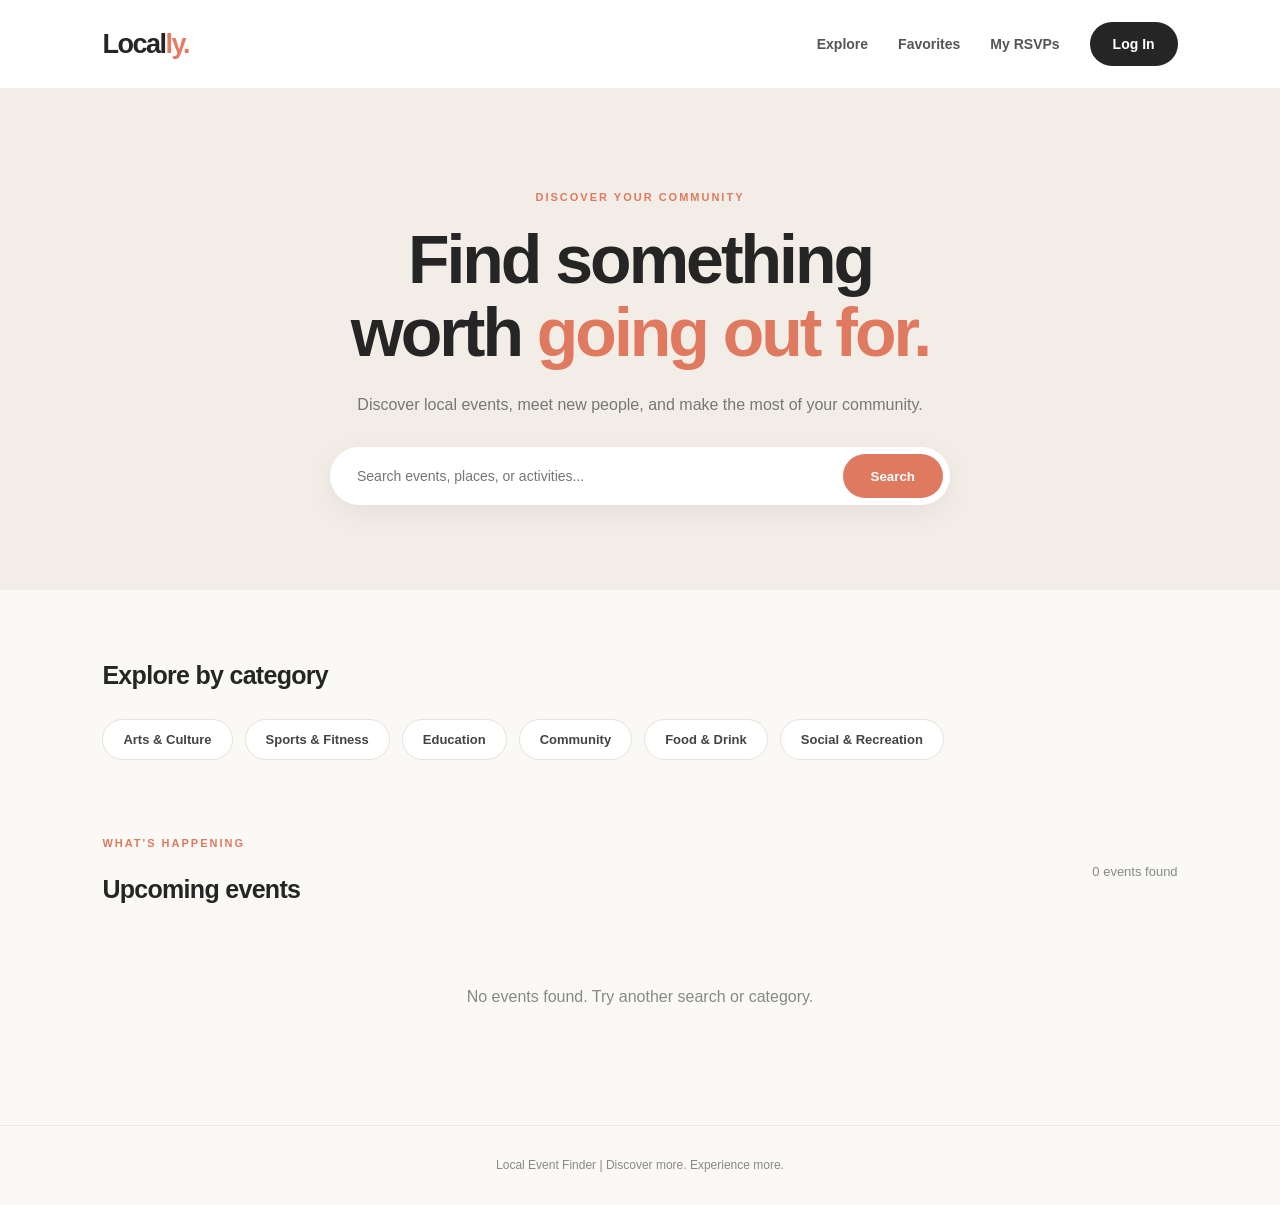
==== frontend/index.html @ aba39700 "Refactor Local Event Finder: Remove old event data and filtering logic; add new frontend structure w" ====
<!DOCTYPE html>
<html lang="en">
<head>
    <meta charset="UTF-8">
    <meta name="viewport" content="width=device-width, initial-scale=1.0">
    <title>Local Event Finder</title>
    <link rel="stylesheet" href="css/styles.css">
</head>

<body>

    <header class="navbar">
        <a href="index.html" class="logo">Local<span>ly.</span></a>

        <nav>
            <a href="index.html">Explore</a>
            <a href="pages/favorites.html">Favorites</a>
            <a href="pages/rsvps.html">My RSVPs</a>
            <a href="pages/login.html" class="login-btn">Log In</a>
        </nav>
    </header>

    <main>

        <section class="hero">
            <p class="eyebrow">DISCOVER YOUR COMMUNITY</p>

            <h1>Find something<br>worth <span>going out for.</span></h1>

            <p class="hero-description">
                Discover local events, meet new people,
                and make the most of your community.
            </p>

            <div class="search-container">
                <input
                    type="text"
                    id="searchInput"
                    placeholder="Search events, places, or activities..."
                >
                <button id="searchButton">Search</button>
            </div>
        </section>

        <section class="categories">
            <h2>Explore by category</h2>

            <div class="category-list">
                <button class="category-btn" data-category="Arts and Culture">Arts & Culture</button>
                <button class="category-btn" data-category="Sports and Fitness">Sports & Fitness</button>
                <button class="category-btn" data-category="Education">Education</button>
                <button class="category-btn" data-category="Community and Volunteering">Community</button>
                <button class="category-btn" data-category="Food and Drink">Food & Drink</button>
                <button class="category-btn" data-category="Social and Recreation">Social & Recreation</button>
            </div>
        </section>

        <section class="events-section">
            <div class="section-heading">
                <div>
                    <p class="eyebrow">WHAT'S HAPPENING</p>
                    <h2>Upcoming events</h2>
                </div>
                <span id="eventCount"></span>
            </div>

            <div id="eventGrid" class="event-grid"></div>

            <p id="emptyMessage" class="empty-message" hidden>
                No events found. Try another search or category.
            </p>
        </section>

    </main>

    <footer>
        <p>Local Event Finder | Discover more. Experience more.</p>
    </footer>

    <script src="js/events.js"></script>
    <script src="js/filters.js"></script>
    <script src="js/app.js"></script>

</body>
</html>
---- frontend/css/styles.css ----
/* =================================
   LOCAL EVENT FINDER
   Main Stylesheet
================================= */

* {
    margin: 0;
    padding: 0;
    box-sizing: border-box;
}

body {
    font-family: Arial, Helvetica, sans-serif;
    background: #faf9f6;
    color: #252525;
    line-height: 1.6;
}

/* NAVIGATION */

.navbar {
    display: flex;
    justify-content: space-between;
    align-items: center;
    padding: 22px 8%;
    background: #ffffff;
    border-bottom: 1px solid #eeeeea;
}

.logo {
    font-size: 27px;
    font-weight: 800;
    color: #252525;
    text-decoration: none;
    letter-spacing: -1.5px;
}

.logo span {
    color: #e77b62;
}

.navbar nav {
    display: flex;
    align-items: center;
    gap: 30px;
}

.navbar nav a {
    text-decoration: none;
    color: #555;
    font-size: 14px;
    font-weight: 600;
}

.navbar nav a:hover {
    color: #e77b62;
}

.navbar nav .login-btn {
    background: #252525;
    color: white;
    padding: 11px 23px;
    border-radius: 30px;
}

/* HERO SECTION */

.hero {
    text-align: center;
    padding: 100px 20px 85px;
    background: #f2eee7;
}

.eyebrow {
    color: #df795f;
    font-size: 11px;
    font-weight: 800;
    letter-spacing: 2px;
    margin-bottom: 16px;
}

.hero h1 {
    font-size: clamp(42px, 6vw, 68px);
    line-height: 1.08;
    letter-spacing: -3px;
    margin-bottom: 22px;
}

.hero h1 span {
    color: #df795f;
}

.hero-description {
    color: #777;
    font-size: 16px;
    margin-bottom: 30px;
}

/* SEARCH */

.search-container {
    display: flex;
    max-width: 620px;
    margin: auto;
    background: white;
    padding: 7px;
    border-radius: 50px;
    box-shadow: 0 8px 30px rgba(0,0,0,0.06);
}

.search-container input {
    flex: 1;
    min-width: 0;
    border: none;
    outline: none;
    padding: 14px 20px;
    font-size: 14px;
    background: transparent;
}

.search-container button {
    background: #df795f;
    color: white;
    border: none;
    border-radius: 30px;
    padding: 13px 28px;
    font-weight: 700;
    cursor: pointer;
}

/* CATEGORIES */

.categories,
.events-section {
    padding: 65px 8%;
}

.categories h2,
.events-section h2 {
    font-size: 25px;
    letter-spacing: -0.7px;
    margin-bottom: 24px;
}

.category-list {
    display: flex;
    flex-wrap: wrap;
    gap: 12px;
}

.category-btn {
    padding: 12px 20px;
    border: 1px solid #e6e2dc;
    border-radius: 30px;
    background: white;
    color: #444;
    font-size: 13px;
    font-weight: 600;
    cursor: pointer;
    transition: 0.2s;
}

.category-btn:hover,
.category-btn.active {
    background: #252525;
    color: white;
    border-color: #252525;
}

/* EVENT SECTION */

.events-section {
    padding-top: 10px;
}

.section-heading {
    display: flex;
    justify-content: space-between;
    align-items: center;
    margin-bottom: 25px;
}

.section-heading h2 {
    margin-bottom: 0;
}

#eventCount {
    color: #888;
    font-size: 13px;
}

/* EVENT CARDS */

.event-grid {
    display: grid;
    grid-template-columns: repeat(3, minmax(0, 1fr));
    gap: 25px;
}

.event-card {
    background: white;
    border: 1px solid #eeece8;
    border-radius: 15px;
    overflow: hidden;
    transition: transform 0.25s, box-shadow 0.25s;
}

.event-card:hover {
    transform: translateY(-5px);
    box-shadow: 0 12px 30px rgba(0,0,0,0.07);
}

.event-image {
    height: 210px;
    position: relative;
    background: #e9e2d8;
}

.event-image img {
    width: 100%;
    height: 100%;
    object-fit: cover;
}

.event-content {
    padding: 20px;
}

.event-category {
    color: #df795f;
    font-size: 10px;
    font-weight: 800;
    letter-spacing: 1px;
    text-transform: uppercase;
}

.event-content h3 {
    font-size: 19px;
    margin: 8px 0;
    letter-spacing: -0.4px;
}

.event-description {
    color: #777;
    font-size: 13px;
    margin-bottom: 15px;
}

.event-info {
    color: #666;
    font-size: 12px;
    margin-bottom: 6px;
}

.event-actions {
    display: flex;
    align-items: center;
    justify-content: space-between;
    margin-top: 18px;
}

.details-btn {
    background: #252525;
    color: white;
    padding: 10px 17px;
    border-radius: 25px;
    text-decoration: none;
    font-size: 12px;
    font-weight: 700;
}

.favorite-btn {
    border: 1px solid #e8e5e0;
    background: white;
    border-radius: 50%;
    width: 38px;
    height: 38px;
    cursor: pointer;
    font-size: 18px;
}

.favorite-btn.active {
    color: #df795f;
}

/* EMPTY RESULTS */

.empty-message {
    text-align: center;
    padding: 50px 20px;
    color: #888;
}

/* FOOTER */

footer {
    text-align: center;
    padding: 30px;
    border-top: 1px solid #eae7e1;
    color: #888;
    font-size: 12px;
}

/* RESPONSIVE DESIGN */

@media (max-width: 850px) {
    .event-grid {
        grid-template-columns: repeat(2, minmax(0, 1fr));
    }

    .navbar {
        padding: 20px 5%;
    }
}

@media (max-width: 600px) {
    .navbar {
        flex-direction: column;
        gap: 18px;
    }

    .navbar nav {
        gap: 15px;
        flex-wrap: wrap;
        justify-content: center;
    }

    .hero {
        padding: 70px 18px;
    }

    .hero h1 {
        letter-spacing: -2px;
    }

    .search-container {
        border-radius: 18px;
    }

    .search-container button {
        padding: 12px 17px;
    }

    .categories,
    .events-section {
        padding: 45px 5%;
    }

    .event-grid {
        grid-template-columns: 1fr;
    }
}



.event-details-page {
    max-width: 900px;
    margin: 50px auto;
    padding: 0 25px;
}

.back-link {
    display: inline-block;
    margin-bottom: 25px;
    color: #333;
    text-decoration: none;
}

.details-image {
    width: 100%;
    max-height: 400px;
    object-fit: cover;
    border-radius: 18px;
    margin-bottom: 25px;
}

.event-details-page h1 {
    font-size: 42px;
    margin: 10px 0;
}

.details-information {
    margin-top: 30px;
    padding: 25px;
    background: white;
    border-radius: 15px;
    line-height: 1.8;
}



.auth-page {
    min-height: 75vh;
    display: flex;
    justify-content: center;
    align-items: center;
    padding: 50px 20px;
}

.auth-card {
    background: white;
    width: 100%;
    max-width: 430px;
    padding: 40px;
    border-radius: 18px;
    box-shadow: 0 8px 30px rgba(0,0,0,0.06);
}

.auth-card h1 {
    font-size: 32px;
    margin: 12px 0;
}

.auth-description {
    color: #777;
    margin-bottom: 28px;
    line-height: 1.6;
}

.auth-card label {
    display: block;
    font-weight: 600;
    margin: 18px 0 8px;
}

.auth-card input {
    width: 100%;
    padding: 13px;
    border: 1px solid #ddd;
    border-radius: 8px;
    font-size: 15px;
}

.auth-submit {
    width: 100%;
    padding: 14px;
    margin-top: 25px;
    border: none;
    border-radius: 8px;
    background: #d97762;
    color: white;
    font-size: 16px;
    cursor: pointer;
}

.auth-switch {
    text-align: center;
    margin-top: 25px;
    font-size: 14px;
}

.auth-switch a {
    color: #d97762;
    font-weight: 600;
}
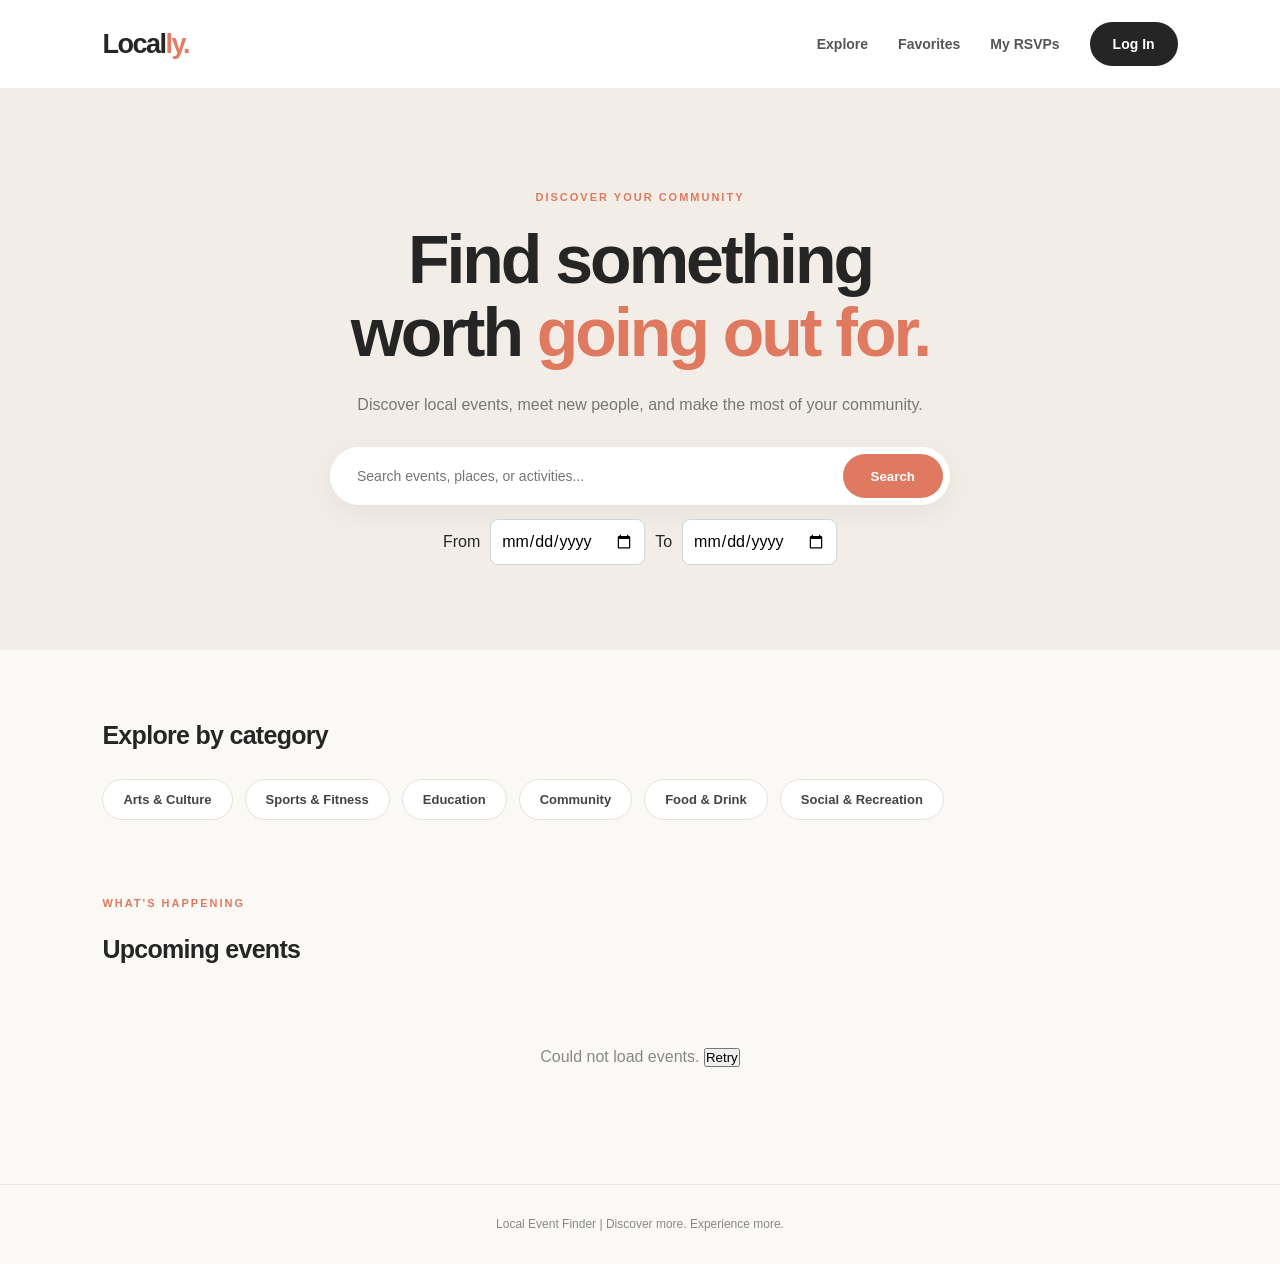
==== commit ee51cdd1: "Implement event browsing and filtering features with date range support" ====
--- a/frontend/index.html
+++ b/frontend/index.html
@@ -41,6 +41,14 @@
                 >
                 <button id="searchButton">Search</button>
             </div>
+
+            <div class="date-filters">
+                <label for="startDate">From</label>
+                <input type="date" id="startDate">
+                <label for="endDate">To</label>
+                <input type="date" id="endDate">
+            </div>
+            <p id="filterMessage" class="form-message" role="status"></p>
         </section>
 
         <section class="categories">
@@ -70,6 +78,11 @@
             <p id="emptyMessage" class="empty-message" hidden>
                 No events found. Try another search or category.
             </p>
+
+            <p id="errorMessage" class="empty-message" role="alert" hidden>
+                Could not load events.
+                <button type="button" id="retryButton">Retry</button>
+            </p>
         </section>
 
     </main>
@@ -80,6 +93,7 @@
 
     <script src="js/events.js"></script>
     <script src="js/filters.js"></script>
+    <script src="js/api.js"></script>
     <script src="js/app.js"></script>
 
 </body>
--- a/frontend/css/styles.css
+++ b/frontend/css/styles.css
@@ -454,3 +454,20 @@
     color: #d97762;
     font-weight: 600;
 }
+
+/* Date filters (home page) */
+.date-filters {
+    display: flex;
+    gap: 10px;
+    align-items: center;
+    justify-content: center;
+    flex-wrap: wrap;
+    margin-top: 14px;
+}
+
+.date-filters input {
+    padding: 8px 10px;
+    border: 1px solid #d0d5dd;
+    border-radius: 8px;
+    font: inherit;
+}
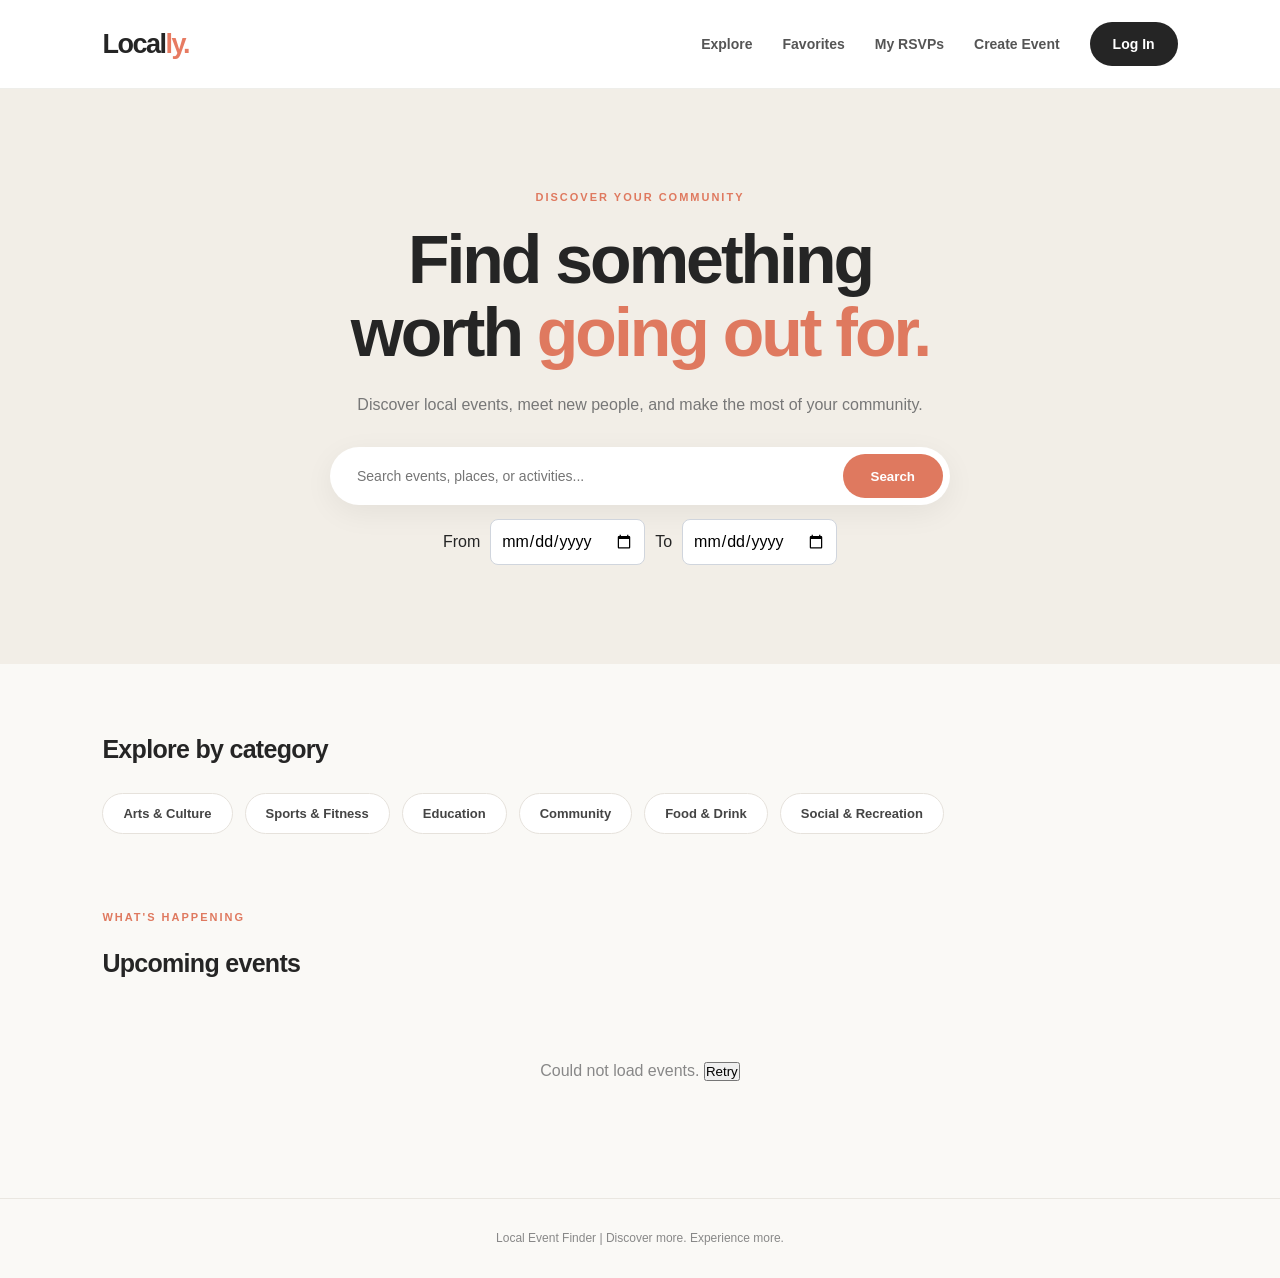
==== commit 3b348d0d: "Add acceptance, performance, and security tests; implement event form and RSVP functionality - Creat" ====
--- a/frontend/index.html
+++ b/frontend/index.html
@@ -17,6 +17,7 @@
             <a href="index.html">Explore</a>
             <a href="pages/favorites.html">Favorites</a>
             <a href="pages/rsvps.html">My RSVPs</a>
+            <a href="pages/create-event.html">Create Event</a>
             <a href="pages/login.html" class="login-btn">Log In</a>
         </nav>
     </header>
@@ -34,6 +35,7 @@
             </p>
 
             <div class="search-container">
+                <label for="searchInput" class="visually-hidden">Search events</label>
                 <input
                     type="text"
                     id="searchInput"
@@ -91,9 +93,10 @@
         <p>Local Event Finder | Discover more. Experience more.</p>
     </footer>
 
-    <script src="js/events.js"></script>
     <script src="js/filters.js"></script>
     <script src="js/api.js"></script>
+    <script src="js/nav.js"></script>
+    <script src="js/favorites.js"></script>
     <script src="js/app.js"></script>
 
 </body>
--- a/frontend/css/styles.css
+++ b/frontend/css/styles.css
@@ -113,7 +113,6 @@
     flex: 1;
     min-width: 0;
     border: none;
-    outline: none;
     padding: 14px 20px;
     font-size: 14px;
     background: transparent;
@@ -471,3 +470,214 @@
     border-radius: 8px;
     font: inherit;
 }
+
+/* Favorites page: remove button */
+.remove-favorite-btn {
+    border: 1px solid #d64545;
+    background: white;
+    color: #d64545;
+    padding: 9px 14px;
+    border-radius: 25px;
+    font: inherit;
+    font-size: 12px;
+    cursor: pointer;
+}
+
+.remove-favorite-btn:hover {
+    background: #fdeeee;
+}
+
+.remove-favorite-btn:disabled {
+    opacity: 0.6;
+    cursor: default;
+}
+
+/* Details page: favorite button */
+.favorite-toggle {
+    margin-top: 20px;
+    border: 1px solid #252525;
+    background: white;
+    color: #252525;
+    padding: 10px 20px;
+    border-radius: 25px;
+    font: inherit;
+    cursor: pointer;
+}
+
+.favorite-toggle.active {
+    background: #252525;
+    color: white;
+}
+
+.favorites-section {
+    padding-top: 50px;
+}
+
+/* Messages under forms and actions */
+.form-message {
+    margin-top: 14px;
+    font-size: 14px;
+    color: #b3412f;
+}
+
+.form-message.success {
+    color: #2f7d4f;
+}
+
+.form-hint {
+    margin: 6px 0 0;
+    font-size: 13px;
+    color: #777;
+}
+
+.field-error {
+    margin: 6px 0 0;
+    font-size: 13px;
+    color: #b3412f;
+}
+
+.field-error:empty {
+    display: none;
+}
+
+/* Create / Edit event form */
+.form-card {
+    max-width: 560px;
+}
+
+.auth-card select,
+.auth-card textarea {
+    width: 100%;
+    padding: 13px;
+    border: 1px solid #ddd;
+    border-radius: 8px;
+    font-size: 15px;
+    font-family: inherit;
+    background: white;
+}
+
+.auth-card input[aria-invalid="true"],
+.auth-card select[aria-invalid="true"],
+.auth-card textarea[aria-invalid="true"] {
+    border-color: #b3412f;
+}
+
+.form-row {
+    display: grid;
+    grid-template-columns: 1fr 1fr;
+    gap: 15px;
+}
+
+.auth-submit:disabled {
+    opacity: 0.6;
+    cursor: default;
+}
+
+/* Details page: RSVP / favorite / edit buttons */
+.details-actions {
+    display: flex;
+    gap: 12px;
+    align-items: center;
+    flex-wrap: wrap;
+    margin-top: 20px;
+}
+
+.details-actions .favorite-toggle {
+    margin-top: 0;
+}
+
+.rsvp-btn {
+    border: none;
+    background: #d97762;
+    color: white;
+    padding: 11px 24px;
+    border-radius: 25px;
+    font: inherit;
+    cursor: pointer;
+}
+
+.rsvp-btn:disabled {
+    background: #cfcac2;
+    color: #4a4a4a;
+    cursor: default;
+}
+
+.rsvp-btn.going:disabled {
+    background: #dff1e5;
+    color: #2f7d4f;
+}
+
+/* My RSVPs table */
+.table-wrap {
+    overflow-x: auto;
+    background: white;
+    border-radius: 15px;
+    box-shadow: 0 8px 30px rgba(0,0,0,0.05);
+}
+
+.rsvp-table {
+    width: 100%;
+    border-collapse: collapse;
+    min-width: 640px;
+}
+
+.rsvp-table th,
+.rsvp-table td {
+    padding: 16px 18px;
+    text-align: left;
+    border-bottom: 1px solid #eee;
+    vertical-align: top;
+}
+
+.rsvp-table th {
+    font-size: 12px;
+    text-transform: uppercase;
+    letter-spacing: 0.05em;
+    color: #777;
+}
+
+.rsvp-table tr:last-child td {
+    border-bottom: none;
+}
+
+.rsvp-table a {
+    font-weight: 600;
+    color: #252525;
+}
+
+.cell-sub {
+    display: block;
+    margin-top: 4px;
+    color: #777;
+}
+
+.status-pill {
+    display: inline-block;
+    padding: 4px 12px;
+    border-radius: 20px;
+    font-size: 12px;
+    background: #eee;
+}
+
+.status-pill.upcoming { background: #e7f1fb; color: #1f5f99; }
+.status-pill.confirmed { background: #dff1e5; color: #2f7d4f; }
+.status-pill.cancelled { background: #fdeeee; color: #b3412f; }
+
+.visually-hidden {
+    position: absolute;
+    width: 1px;
+    height: 1px;
+    overflow: hidden;
+    clip: rect(0 0 0 0);
+    white-space: nowrap;
+}
+
+.search-container:focus-within {
+    outline: 3px solid #252525;
+    outline-offset: 2px;
+}
+
+a:focus-visible, button:focus-visible, input:focus-visible, select:focus-visible, textarea:focus-visible {
+    outline: 3px solid #252525;
+    outline-offset: 2px;
+}
